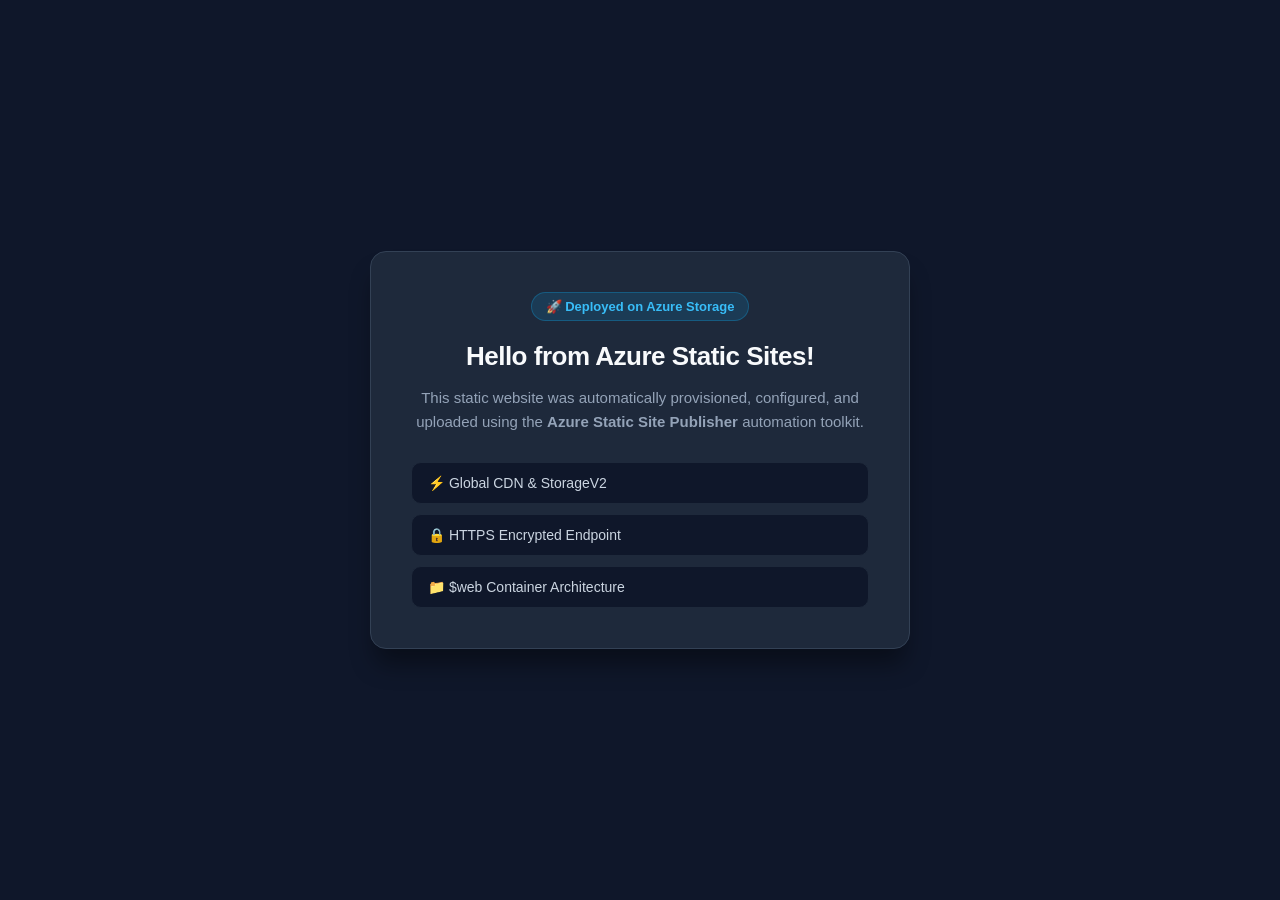
==== sample_site/index.html @ 1dabb6b4 "Initial release: Azure Static Site Publisher toolkit" ====
<!DOCTYPE html>
<html lang="en">
<head>
    <meta charset="UTF-8">
    <meta name="viewport" content="width=device-width, initial-scale=1.0">
    <title>Azure Static Site Demo</title>
    <link rel="stylesheet" href="style.css">
</head>
<body>
    <div class="card">
        <div class="badge">🚀 Deployed on Azure Storage</div>
        <h1>Hello from Azure Static Sites!</h1>
        <p>This static website was automatically provisioned, configured, and uploaded using the <strong>Azure Static Site Publisher</strong> automation toolkit.</p>
        <div class="features">
            <div class="feature">⚡ Global CDN & StorageV2</div>
            <div class="feature">🔒 HTTPS Encrypted Endpoint</div>
            <div class="feature">📁 $web Container Architecture</div>
        </div>
    </div>
</body>
</html>
---- sample_site/style.css ----
* {
    box-sizing: border-box;
    margin: 0;
    padding: 0;
}

body {
    font-family: -apple-system, BlinkMacSystemFont, "Segoe UI", Roboto, sans-serif;
    background: #0f172a;
    color: #f8fafc;
    min-height: 100vh;
    display: flex;
    align-items: center;
    justify-content: center;
    padding: 20px;
}

.card {
    background: #1e293b;
    border: 1px solid #334155;
    border-radius: 16px;
    padding: 40px;
    max-width: 540px;
    text-align: center;
    box-shadow: 0 20px 25px -5px rgba(0, 0, 0, 0.4);
}

.badge {
    display: inline-block;
    padding: 6px 14px;
    background: rgba(14, 165, 233, 0.15);
    border: 1px solid rgba(14, 165, 233, 0.3);
    color: #38bdf8;
    border-radius: 9999px;
    font-size: 13px;
    font-weight: 600;
    margin-bottom: 20px;
}

h1 {
    font-size: 26px;
    font-weight: 700;
    margin-bottom: 14px;
    letter-spacing: -0.5px;
}

p {
    font-size: 15px;
    line-height: 1.6;
    color: #94a3b8;
    margin-bottom: 28px;
}

.features {
    display: flex;
    flex-direction: column;
    gap: 10px;
    text-align: left;
}

.feature {
    background: #0f172a;
    padding: 12px 16px;
    border-radius: 10px;
    font-size: 14px;
    border: 1px solid #1e293b;
    color: #cbd5e1;
}
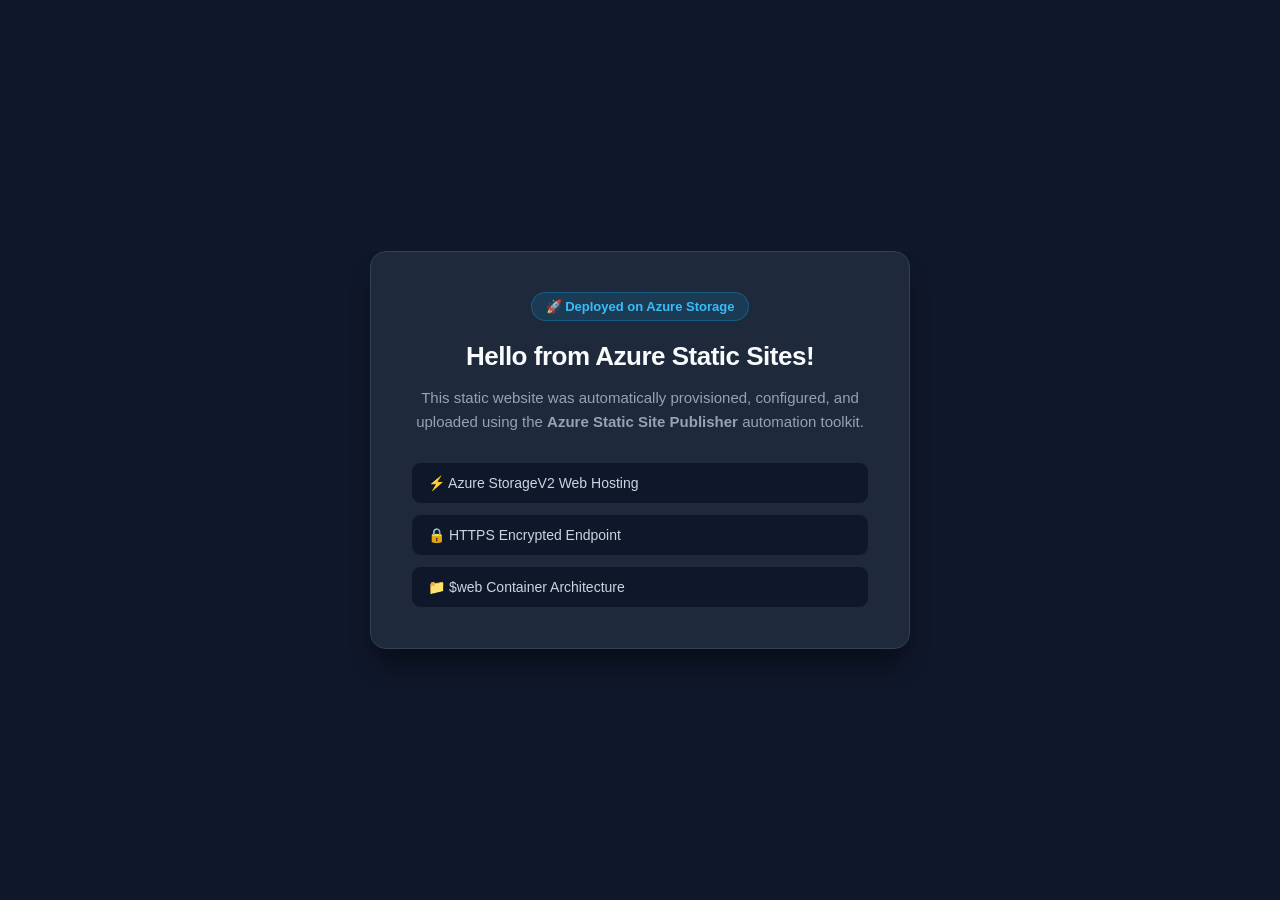
==== commit ce8fa702: "docs: clarify static web scope, restrict RBAC to resource group, and add dashboard security note" ====
--- a/sample_site/index.html
+++ b/sample_site/index.html
@@ -12,7 +12,7 @@
         <h1>Hello from Azure Static Sites!</h1>
         <p>This static website was automatically provisioned, configured, and uploaded using the <strong>Azure Static Site Publisher</strong> automation toolkit.</p>
         <div class="features">
-            <div class="feature">⚡ Global CDN & StorageV2</div>
+            <div class="feature">⚡ Azure StorageV2 Web Hosting</div>
             <div class="feature">🔒 HTTPS Encrypted Endpoint</div>
             <div class="feature">📁 $web Container Architecture</div>
         </div>
